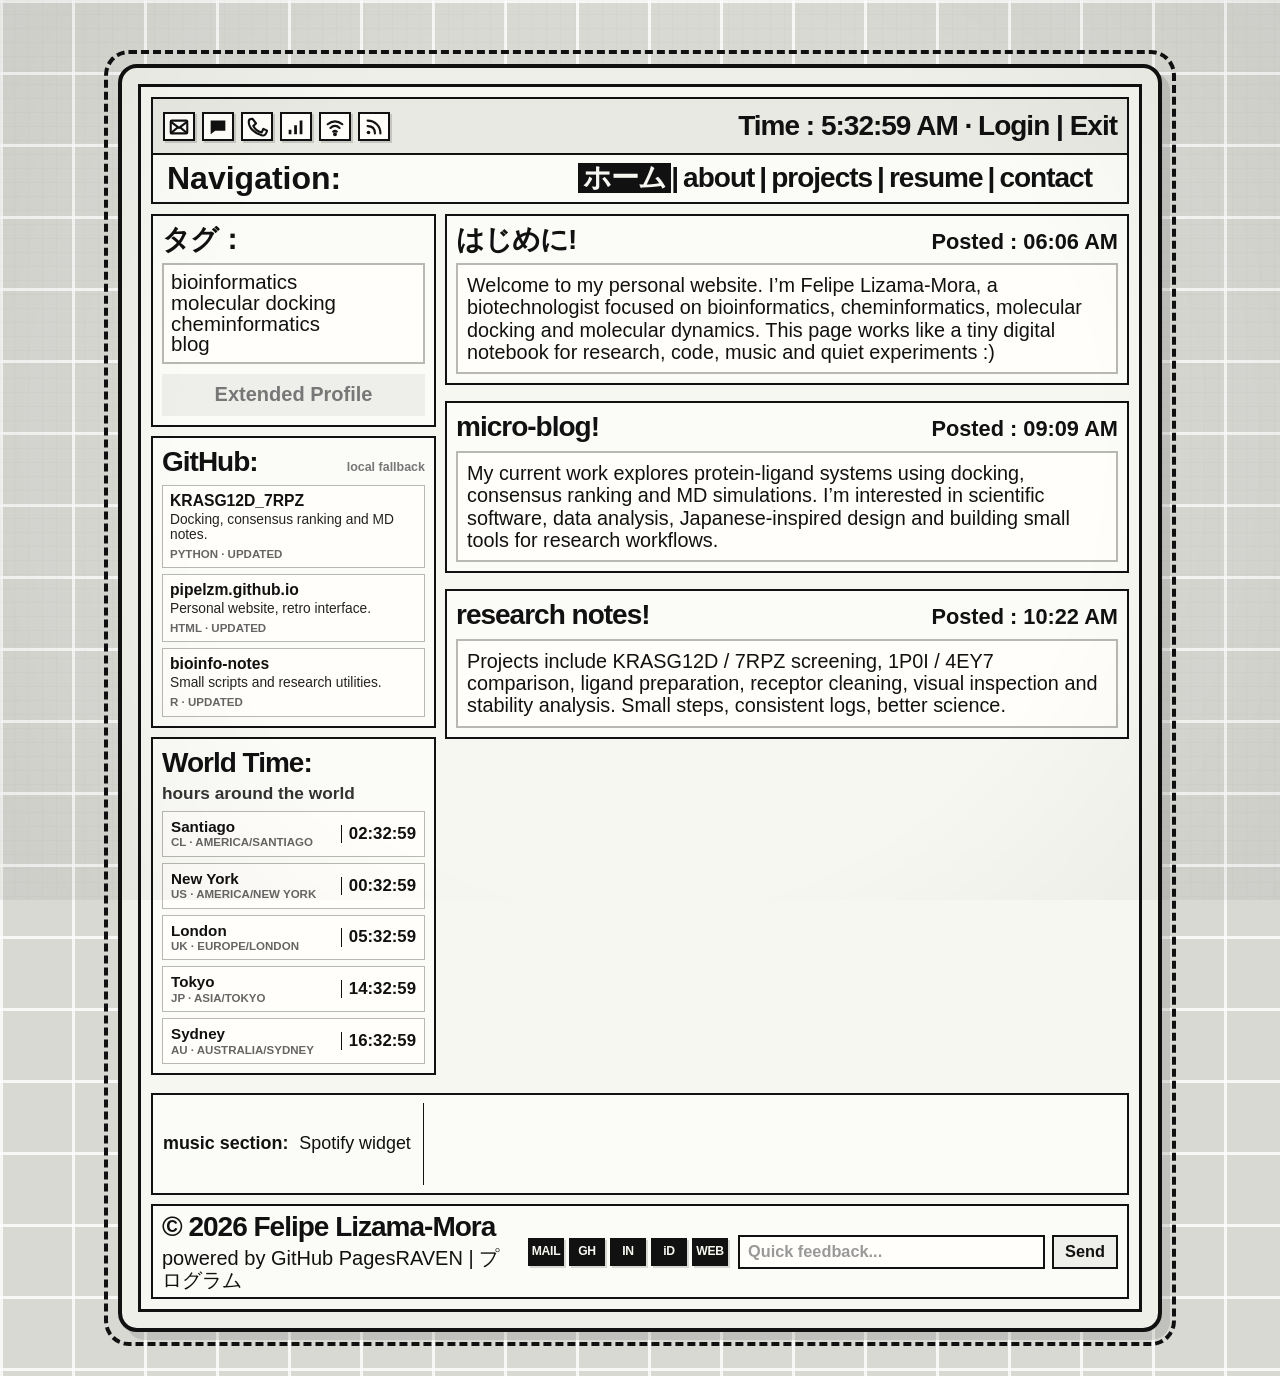
==== index.html @ e218d840 "Update index.html" ====
<!doctype html>
<html lang="es">
<head>
  <meta charset="utf-8" />
  <meta name="viewport" content="width=device-width, initial-scale=1" />
  <meta name="theme-color" content="#d9d9d4" />
  <meta name="description" content="Personal website of Felipe Lizama-Mora." />
  <title>flizama@home</title>
  <link rel="stylesheet" href="assets/css/styles.css" />
</head>
<body data-page="home">
  <div class="page-wrap">
    <main class="outer-frame">
      <div class="inner-frame">
        <header>
          <div class="top-strip">
            <div class="os-icons" aria-hidden="true">
              <span class="utility-icon" title="mail"><svg viewBox="0 0 24 24"><rect x="3" y="5" width="18" height="14" rx="1"/><path d="M4 7l8 6 8-6"/><path d="M4 18l6-5"/><path d="M20 18l-6-5"/></svg></span>
              <span class="utility-icon" title="message"><svg viewBox="0 0 24 24"><path d="M4 5h16v11H9l-5 4V5z"/></svg></span>
              <span class="utility-icon" title="phone"><svg viewBox="0 0 24 24"><path d="M7 3l4 5-3 3c2 4 5 6 9 7l2-4 4 2c-1 4-3 6-6 5C9 19 3 13 3 6c0-2 1-3 4-3z"/></svg></span>
              <span class="utility-icon" title="signal"><svg viewBox="0 0 24 24"><path d="M4 20h3v-5H4zM10 20h3V10h-3zM16 20h3V5h-3z"/></svg></span>
              <span class="utility-icon" title="wifi"><svg viewBox="0 0 24 24"><path d="M4 9c5-4 11-4 16 0"/><path d="M7 13c3-3 7-3 10 0"/><path d="M10 17c1.5-1.2 2.5-1.2 4 0"/><circle cx="12" cy="20" r="1"/></svg></span>
              <span class="utility-icon" title="rss"><svg viewBox="0 0 24 24"><path d="M5 5c8 0 14 6 14 14"/><path d="M5 11c5 0 8 3 8 8"/><circle cx="6" cy="18" r="2"/></svg></span>
            </div>
            <div class="login-time">Time : <span id="live-time">--:--:--</span> · Login | Exit</div>
          </div>
          <div class="nav-bar">
            <div class="nav-title">Navigation:</div>
            <button id="nav-toggle" class="nav-toggle" type="button" aria-controls="main-nav" aria-expanded="false">menu</button>
            <nav id="main-nav" class="nav-menu" aria-label="Main navigation">
              <a class="nav-link" data-page="home" href="index.html">ホーム</a><span class="sep">|</span>
              <a class="nav-link" data-page="about" href="about.html">about</a><span class="sep">|</span>
              <a class="nav-link" data-page="projects" href="projects.html">projects</a><span class="sep">|</span>
              <a class="nav-link" data-page="resume" href="resume.html">resume</a><span class="sep">|</span>
              <a class="nav-link" data-page="contact" href="contact.html">contact</a>
            </nav>
          </div>
        </header>

        <div class="main-grid">
          <aside class="sidebar">
            <section class="pixel-card tag-card">
              <h2>タグ：</h2>
              <div class="tag-box">bioinformatics<br />molecular docking<br />cheminformatics<br />blog</div>
              <a class="extended-button" href="about.html">Extended Profile</a>
            </section>

            <section class="pixel-card repo-card" aria-live="polite">
              <div class="repo-header">
                <h3>GitHub:</h3>
                <span id="repo-status" class="repo-status">loading...</span>
              </div>
              <div id="repo-list" class="repo-list">
                <p class="mini-muted">Loading repositories...</p>
              </div>
            </section>

            <section class="pixel-card world-card">
              <h3>World Time:</h3>
              <p class="note-line">hours around the world</p>
              <ul id="world-clock-list" class="world-clock-list world-clock-only"></ul>
            </section>
          </aside>

          <section class="content-area" aria-label="home content">
            <article class="article-card">
              <div class="article-head">
                <h1>はじめに!</h1>
                <span class="article-time">Posted : 06:06 AM</span>
              </div>
              <div class="article-body">
                <p>Welcome to my personal website. I’m Felipe Lizama-Mora, a biotechnologist focused on bioinformatics, cheminformatics, molecular docking and molecular dynamics. This page works like a tiny digital notebook for research, code, music and quiet experiments :)</p>
              </div>
            </article>

            <article class="article-card">
              <div class="article-head">
                <h2>micro-blog!</h2>
                <span class="article-time">Posted : 09:09 AM</span>
              </div>
              <div class="article-body">
                <p>My current work explores protein-ligand systems using docking, consensus ranking and MD simulations. I’m interested in scientific software, data analysis, Japanese-inspired design and building small tools for research workflows.</p>
              </div>
            </article>

            <article class="article-card">
              <div class="article-head">
                <h2>research notes!</h2>
                <span class="article-time">Posted : 10:22 AM</span>
              </div>
              <div class="article-body">
                <p>Projects include KRASG12D / 7RPZ screening, 1P0I / 4EY7 comparison, ligand preparation, receptor cleaning, visual inspection and stability analysis. Small steps, consistent logs, better science.</p>
              </div>
            </article>
          </section>
        </div>

        <section class="spotify-row" aria-label="music section">
          <div class="spotify-label">music section: <span id="spotify-track-label">loading...</span></div>
          <div id="spotify-frame-wrap" class="spotify-frame-wrap"></div>
        </section>

        <footer class="site-footer">
          <div class="footer-brand"><strong>© 2026 Felipe Lizama-Mora</strong><span>powered by GitHub Pages</strong><span>RAVEN | プログラム</span></div>
          <div class="footer-socials" aria-label="Social links">
            <a class="social-icon" data-social="email" data-label="MAIL" href="mailto:f.lizama03@ufromail.cl" aria-label="Email"><span>MAIL</span></a>
            <a class="social-icon" data-social="github" data-label="GH" href="https://github.com/pipelzm" aria-label="GitHub"><span>GH</span></a>
            <a class="social-icon" data-social="linkedin" data-label="IN" href="https://www.linkedin.com/in/felipe-lizama-mora-6b8685256/" aria-label="LinkedIn"><span>IN</span></a>
            <a class="social-icon" data-social="orcid" data-label="iD" href="https://orcid.org/0009-0001-2583-9748" aria-label="ORCID"><span>iD</span></a>
            <a class="social-icon" data-social="home" data-label="WEB" href="https://pipelzm.github.io" aria-label="Home"><span>WEB</span></a>
          </div>
          <form id="quick-feedback-form" class="quick-feedback">
            <input id="quick-feedback-input" type="text" maxlength="220" placeholder="Quick feedback..." aria-label="Quick feedback" />
            <button type="submit">Send</button>
          </form>
        </footer>
      </div>
    </main>
  </div>

  <script src="assets/js/config.js"></script>
  <script src="assets/js/main.js"></script>
</body>
</html>
---- assets/css/styles.css ----
:root {
  --ink: #111;
  --paper: #f7f7f2;
  --panel: #fbfbf7;
  --soft: #e9e9e4;
  --grid: rgba(255, 255, 255, 0.78);
  --muted: #777;
  --line: 2px solid var(--ink);
  --thin: 1px solid var(--ink);
  --shadow: 8px 8px 0 rgba(17, 17, 17, 0.12);
  --font: Arial, Helvetica, sans-serif;
}

* { box-sizing: border-box; }
html, body { min-height: 100%; }

body {
  margin: 0;
  color: var(--ink);
  font-family: var(--font);
  background-color: #d9d9d4;
  background-image:
    linear-gradient(var(--grid) 3px, transparent 3px),
    linear-gradient(90deg, var(--grid) 3px, transparent 3px);
  background-size: 72px 72px;
  line-height: 1.08;
}

body::before {
  content: '';
  position: fixed;
  inset: 0;
  pointer-events: none;
  background:
    linear-gradient(90deg, rgba(0,0,0,0.04) 0 1px, transparent 1px 100%),
    linear-gradient(rgba(0,0,0,0.035) 0 1px, transparent 1px 100%);
  background-size: 14px 14px;
  mix-blend-mode: multiply;
  opacity: 0.35;
}

body::after {
  content: '';
  position: fixed;
  inset: 0;
  pointer-events: none;
  background: radial-gradient(circle at center, transparent 0 58%, rgba(0,0,0,0.05) 100%);
}

a { color: inherit; text-decoration: none; }
a:hover { text-decoration: underline; }
button, input, textarea { font: inherit; color: inherit; }

.page-wrap {
  width: min(100%, 1080px);
  margin: 64px auto 44px;
  padding: 0 18px;
}

.outer-frame {
  position: relative;
  border: 4px solid var(--ink);
  border-radius: 19px;
  background: #efefea;
  padding: 16px;
  box-shadow: var(--shadow);
}

.outer-frame::before {
  content: '';
  position: absolute;
  inset: -18px;
  border: 4px dashed var(--ink);
  border-radius: 25px;
  pointer-events: none;
}

.inner-frame {
  border: 3px solid var(--ink);
  background: var(--paper);
  padding: 10px;
}

.top-strip {
  border: var(--line);
  border-bottom: 0;
  min-height: 56px;
  display: grid;
  grid-template-columns: auto 1fr;
  align-items: center;
  gap: 12px;
  padding: 8px 10px 7px;
  background: var(--soft);
}

.os-icons {
  display: flex;
  align-items: center;
  gap: 7px;
}

.utility-icon {
  width: 32px;
  height: 29px;
  display: inline-grid;
  place-items: center;
  background: #fffefa;
  border: var(--line);
  box-shadow: 2px 2px 0 rgba(17,17,17,0.16);
}
.utility-icon svg {
  width: 22px;
  height: 22px;
  fill: none;
  stroke: var(--ink);
  stroke-width: 2.3;
  stroke-linecap: round;
  stroke-linejoin: round;
}
.utility-icon:nth-child(2) svg,
.utility-icon:nth-child(4) svg { fill: var(--ink); stroke: none; }
.utility-icon:nth-child(6) svg circle { fill: var(--ink); stroke: none; }

.login-time {
  justify-self: end;
  font-size: clamp(1.2rem, 2.35vw, 1.75rem);
  font-weight: 900;
  letter-spacing: -1px;
  white-space: nowrap;
}

.nav-bar {
  border: var(--line);
  padding: 6px 14px;
  display: grid;
  grid-template-columns: auto 1fr auto;
  align-items: center;
  gap: 16px;
  background: var(--panel);
}

.nav-title {
  font-size: clamp(1.35rem, 2.5vw, 2rem);
  font-weight: 900;
}

.nav-menu {
  justify-self: end;
  display: flex;
  align-items: center;
  flex-wrap: wrap;
  gap: 0;
  font-size: clamp(1.15rem, 2.3vw, 1.75rem);
  font-weight: 900;
  letter-spacing: -1px;
}

.nav-menu a { padding: 0 5px; }
.nav-menu a.active { background: var(--ink); color: var(--paper); text-decoration: none; }
.nav-menu .sep { font-weight: 900; }

.nav-toggle {
  display: none;
  border: var(--line);
  background: var(--panel);
  font-weight: 900;
  padding: 4px 8px;
}

.main-grid {
  margin-top: 10px;
  display: grid;
  grid-template-columns: 285px 1fr;
  gap: 9px;
}

.sidebar,
.content-area { min-width: 0; }

.pixel-card,
.article-card,
.spotify-row,
.site-footer {
  border: var(--line);
  background: var(--panel);
}

.pixel-card {
  padding: 9px;
  margin-bottom: 9px;
}

.pixel-card h2,
.pixel-card h3,
.article-head h1,
.article-head h2,
.footer-brand strong {
  margin: 0;
  font-size: clamp(1.2rem, 2.2vw, 1.75rem);
  font-weight: 900;
  letter-spacing: -1px;
}

.tag-box {
  margin-top: 8px;
  border: 2px solid #b9b9b3;
  background: #fffefa;
  padding: 7px;
  font-size: clamp(1.05rem, 1.6vw, 1.28rem);
  line-height: 1.02;
}

.extended-button {
  display: block;
  width: 100%;
  margin-top: 10px;
  padding: 10px 8px;
  border: 0;
  background: #eeeeea;
  color: #777;
  text-align: center;
  font-size: 1.25rem;
  font-weight: 900;
  cursor: pointer;
}
.extended-button:hover { outline: var(--thin); color: var(--ink); text-decoration: none; }

.repo-header {
  display: flex;
  align-items: baseline;
  justify-content: space-between;
  gap: 8px;
  margin-bottom: 8px;
}

.repo-status {
  font-size: 0.78rem;
  color: var(--muted);
  font-weight: 800;
}

.repo-list { display: grid; gap: 6px; }

.repo-item {
  display: block;
  border: 1px solid #b9b9b3;
  padding: 7px;
  background: #fffefa;
}
.repo-item:hover { text-decoration: none; outline: 2px solid var(--ink); }
.repo-name { display: block; font-size: 0.98rem; font-weight: 900; }
.repo-desc { display: block; margin-top: 3px; color: #222; font-size: 0.86rem; line-height: 1.08; }
.repo-meta { display: block; margin-top: 5px; color: #666; font-size: 0.72rem; font-weight: 900; text-transform: uppercase; }

.note-line {
  margin: 7px 0 0;
  font-size: 1.08rem;
  font-weight: 800;
  line-height: 1.04;
  color: #333;
}

.world-clock-list {
  list-style: none;
  margin: 8px 0 0;
  padding: 0;
  display: grid;
  gap: 6px;
}
.world-clock-list li {
  border: 1px solid #b9b9b3;
  background: #fffefa;
  padding: 7px 8px;
  display: grid;
  grid-template-columns: 1fr auto;
  gap: 8px;
  align-items: center;
}
.world-clock-list span {
  min-width: 0;
  font-weight: 900;
  font-size: 0.95rem;
}
.world-clock-list small {
  display: block;
  margin-top: 1px;
  color: #666;
  font-size: 0.72rem;
  font-weight: 900;
  text-transform: uppercase;
}
.world-clock-list time {
  font-variant-numeric: tabular-nums;
  font-size: 1.05rem;
  font-weight: 900;
  border-left: var(--thin);
  padding-left: 7px;
}

.article-card {
  margin-bottom: 16px;
  padding: 9px;
}
.article-card:last-child { margin-bottom: 0; }

.article-head {
  display: flex;
  align-items: baseline;
  justify-content: space-between;
  gap: 12px;
  margin-bottom: 8px;
}

.article-time {
  font-size: clamp(0.98rem, 1.7vw, 1.42rem);
  font-weight: 900;
  white-space: nowrap;
}

.article-body {
  border: 2px solid #b9b9b3;
  background: #fffefa;
  padding: 9px;
  font-size: clamp(0.98rem, 1.55vw, 1.25rem);
  line-height: 1.13;
}
.article-body p { margin: 0 0 12px; }
.article-body p:last-child { margin-bottom: 0; }
.article-body ul { margin: 0; padding-left: 22px; }
.article-body li { margin: 4px 0; }

.about-profile-grid {
  display: grid;
  grid-template-columns: 180px 1fr;
  gap: 13px;
  align-items: start;
}
.profile-photo {
  margin: 0;
  border: var(--line);
  background: #eeeeea;
  padding: 7px;
}
.profile-photo img {
  display: block;
  width: 100%;
  aspect-ratio: 1 / 1;
  object-fit: cover;
  border: 1px solid #b9b9b3;
  image-rendering: auto;
  filter: contrast(1.06) grayscale(1);
}
.profile-photo figcaption {
  margin-top: 6px;
  text-align: center;
  font-size: 0.78rem;
  font-weight: 900;
  letter-spacing: 0.02em;
  text-transform: uppercase;
}

.mini-table {
  width: 100%;
  border-collapse: collapse;
  font-size: 0.96rem;
  line-height: 1.14;
}
.mini-table th,
.mini-table td {
  border: 1px solid #b9b9b3;
  padding: 7px;
  text-align: left;
  vertical-align: top;
}
.mini-table th { background: #eeeeea; font-weight: 900; }

.badge-row {
  display: flex;
  flex-wrap: wrap;
  gap: 6px;
  margin-top: 10px;
}
.badge {
  border: var(--thin);
  background: #eeeeea;
  padding: 4px 7px;
  font-weight: 900;
  font-size: 0.9rem;
}

.spotify-row {
  margin-top: 9px;
  padding: 8px 10px;
  display: grid;
  grid-template-columns: auto 1fr;
  gap: 12px;
  align-items: center;
}
.spotify-label {
  font-size: 1.12rem;
  font-weight: 900;
  white-space: nowrap;
}
.spotify-label span { font-weight: 500; margin-left: 6px; }
.spotify-frame-wrap {
  width: 100%;
  min-height: 80px;
  border-left: var(--thin);
  padding-left: 10px;
}
.spotify-frame-wrap iframe {
  display: block;
  width: 100%;
  height: 82px;
  border: 0;
}

.site-footer {
  margin-top: 9px;
  padding: 6px 9px;
  display: grid;
  grid-template-columns: 1fr auto minmax(250px, 380px);
  gap: 10px;
  align-items: center;
}
.footer-brand {
  display: flex;
  align-items: center;
  flex-wrap: wrap;
  gap: 6px;
  font-size: clamp(0.95rem, 1.6vw, 1.25rem);
}
.footer-socials {
  display: flex;
  align-items: center;
  gap: 5px;
}
.social-icon {
  min-width: 36px;
  height: 28px;
  display: inline-grid;
  place-items: center;
  border: var(--line);
  background: var(--ink);
  color: var(--paper);
  box-shadow: 2px 2px 0 rgba(17,17,17,0.15);
  font-size: 0.76rem;
  font-weight: 900;
  letter-spacing: -0.02em;
  text-decoration: none;
}
.social-icon:hover {
  transform: translateY(-1px);
  background: #fffefa;
  color: var(--ink);
  text-decoration: none;
}
.quick-feedback {
  display: grid;
  grid-template-columns: 1fr auto;
  gap: 7px;
}
.quick-feedback input {
  min-width: 0;
  border: var(--line);
  background: #fffefa;
  padding: 6px 8px;
  font-size: 1.02rem;
  font-weight: 800;
}
.quick-feedback input::placeholder { color: #999; }
.quick-feedback button {
  border: var(--line);
  background: #eeeeea;
  padding: 5px 11px;
  font-size: 1.02rem;
  font-weight: 900;
  cursor: pointer;
}
.quick-feedback button:hover { background: var(--ink); color: var(--paper); }

.mini-muted { color: var(--muted); font-weight: 800; }
.contact-links { display: grid; gap: 8px; }
.contact-links a {
  border: var(--thin);
  background: #eeeeea;
  padding: 8px;
  font-weight: 900;
}

@media (max-width: 920px) {
  .page-wrap { margin-top: 42px; }
  .main-grid { grid-template-columns: 1fr; }
  .sidebar { display: grid; grid-template-columns: 1fr 1fr; gap: 9px; }
  .pixel-card { margin-bottom: 0; }
  .tag-card { grid-column: 1 / -1; }
  .site-footer { grid-template-columns: 1fr; }
  .footer-socials { justify-content: start; }
}

@media (max-width: 720px) {
  .outer-frame { padding: 10px; border-radius: 14px; }
  .outer-frame::before { inset: -11px; border-radius: 18px; }
  .inner-frame { padding: 7px; }
  .top-strip { grid-template-columns: 1fr; }
  .login-time { justify-self: start; white-space: normal; }
  .nav-bar { grid-template-columns: 1fr auto; }
  .nav-title { grid-column: 1; }
  .nav-toggle { display: inline-block; justify-self: end; }
  .nav-menu {
    grid-column: 1 / -1;
    width: 100%;
    display: none;
    justify-self: stretch;
    border-top: var(--thin);
    padding-top: 8px;
  }
  .nav-menu.open { display: flex; }
  .sidebar { grid-template-columns: 1fr; }
  .spotify-row { grid-template-columns: 1fr; }
  .spotify-frame-wrap { border-left: 0; padding-left: 0; }
  .article-head { align-items: flex-start; flex-direction: column; gap: 4px; }
  .about-profile-grid { grid-template-columns: 1fr; }
  .profile-photo { max-width: 240px; }
}

@media (max-width: 480px) {
  .page-wrap { padding: 0 12px; }
  .os-icons { flex-wrap: wrap; }
  .footer-brand { font-size: 1rem; }
}
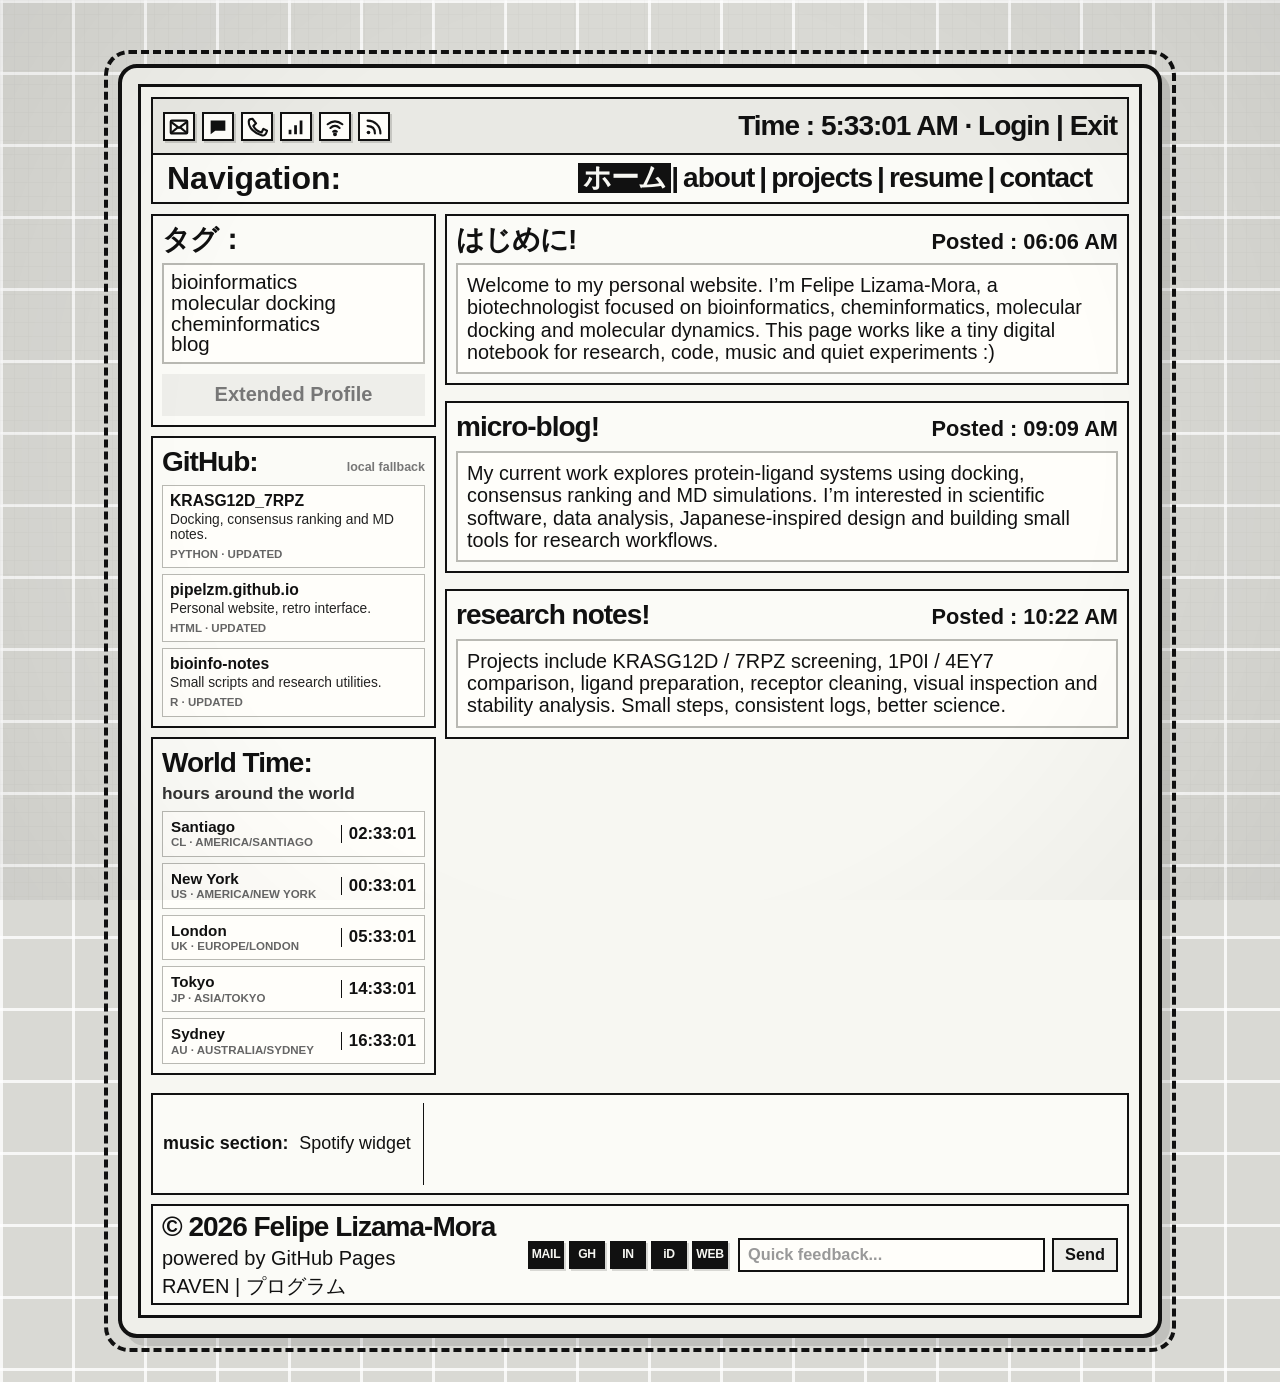
==== commit 8b5b4388: "Update index.html" ====
--- a/index.html
+++ b/index.html
@@ -101,7 +101,7 @@
         </section>
 
         <footer class="site-footer">
-          <div class="footer-brand"><strong>© 2026 Felipe Lizama-Mora</strong><span>powered by GitHub Pages</strong><span>RAVEN | プログラム</span></div>
+          <div class="footer-brand"><strong>© 2026 Felipe Lizama-Mora</strong><span>powered by GitHub Pages</span>RAVEN | プログラム</span></div>
           <div class="footer-socials" aria-label="Social links">
             <a class="social-icon" data-social="email" data-label="MAIL" href="mailto:f.lizama03@ufromail.cl" aria-label="Email"><span>MAIL</span></a>
             <a class="social-icon" data-social="github" data-label="GH" href="https://github.com/pipelzm" aria-label="GitHub"><span>GH</span></a>
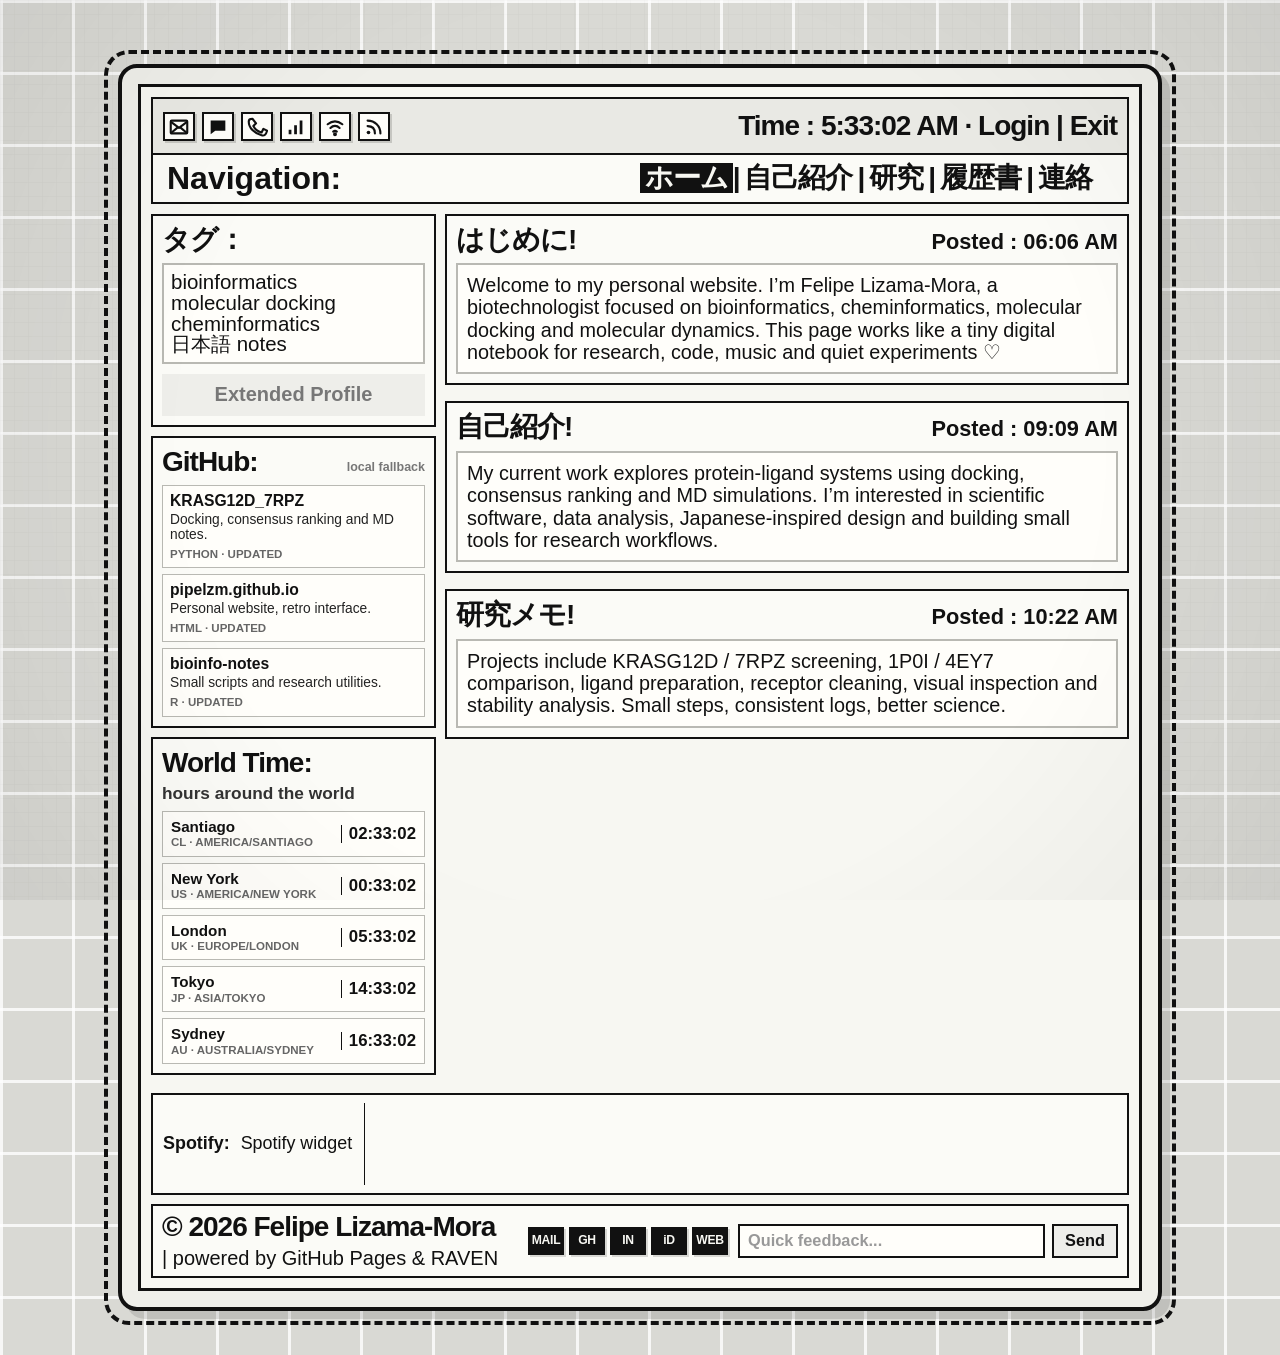
==== commit d783aedf: "Add live date and time to interface" ====
--- a/index.html
+++ b/index.html
@@ -5,7 +5,7 @@
   <meta name="viewport" content="width=device-width, initial-scale=1" />
   <meta name="theme-color" content="#d9d9d4" />
   <meta name="description" content="Personal website of Felipe Lizama-Mora." />
-  <title>flizama@home</title>
+  <title>Felipe Lizama-Mora · Home</title>
   <link rel="stylesheet" href="assets/css/styles.css" />
 </head>
 <body data-page="home">
@@ -29,10 +29,10 @@
             <button id="nav-toggle" class="nav-toggle" type="button" aria-controls="main-nav" aria-expanded="false">menu</button>
             <nav id="main-nav" class="nav-menu" aria-label="Main navigation">
               <a class="nav-link" data-page="home" href="index.html">ホーム</a><span class="sep">|</span>
-              <a class="nav-link" data-page="about" href="about.html">about</a><span class="sep">|</span>
-              <a class="nav-link" data-page="projects" href="projects.html">projects</a><span class="sep">|</span>
-              <a class="nav-link" data-page="resume" href="resume.html">resume</a><span class="sep">|</span>
-              <a class="nav-link" data-page="contact" href="contact.html">contact</a>
+              <a class="nav-link" data-page="about" href="about.html">自己紹介</a><span class="sep">|</span>
+              <a class="nav-link" data-page="projects" href="projects.html">研究</a><span class="sep">|</span>
+              <a class="nav-link" data-page="resume" href="resume.html">履歴書</a><span class="sep">|</span>
+              <a class="nav-link" data-page="contact" href="contact.html">連絡</a>
             </nav>
           </div>
         </header>
@@ -41,7 +41,7 @@
           <aside class="sidebar">
             <section class="pixel-card tag-card">
               <h2>タグ：</h2>
-              <div class="tag-box">bioinformatics<br />molecular docking<br />cheminformatics<br />blog</div>
+              <div class="tag-box">bioinformatics<br />molecular docking<br />cheminformatics<br />日本語 notes</div>
               <a class="extended-button" href="about.html">Extended Profile</a>
             </section>
 
@@ -69,13 +69,13 @@
                 <span class="article-time">Posted : 06:06 AM</span>
               </div>
               <div class="article-body">
-                <p>Welcome to my personal website. I’m Felipe Lizama-Mora, a biotechnologist focused on bioinformatics, cheminformatics, molecular docking and molecular dynamics. This page works like a tiny digital notebook for research, code, music and quiet experiments :)</p>
+                <p>Welcome to my personal website. I’m Felipe Lizama-Mora, a biotechnologist focused on bioinformatics, cheminformatics, molecular docking and molecular dynamics. This page works like a tiny digital notebook for research, code, music and quiet experiments ♡</p>
               </div>
             </article>
 
             <article class="article-card">
               <div class="article-head">
-                <h2>micro-blog!</h2>
+                <h2>自己紹介!</h2>
                 <span class="article-time">Posted : 09:09 AM</span>
               </div>
               <div class="article-body">
@@ -85,7 +85,7 @@
 
             <article class="article-card">
               <div class="article-head">
-                <h2>research notes!</h2>
+                <h2>研究メモ!</h2>
                 <span class="article-time">Posted : 10:22 AM</span>
               </div>
               <div class="article-body">
@@ -95,18 +95,18 @@
           </section>
         </div>
 
-        <section class="spotify-row" aria-label="music section">
-          <div class="spotify-label">music section: <span id="spotify-track-label">loading...</span></div>
+        <section class="spotify-row" aria-label="Spotify widget">
+          <div class="spotify-label">Spotify: <span id="spotify-track-label">loading...</span></div>
           <div id="spotify-frame-wrap" class="spotify-frame-wrap"></div>
         </section>
 
         <footer class="site-footer">
-          <div class="footer-brand"><strong>© 2026 Felipe Lizama-Mora</strong><span>powered by GitHub Pages</span>RAVEN | プログラム</span></div>
+          <div class="footer-brand"><strong>© 2026 Felipe Lizama-Mora</strong><span>| powered by GitHub Pages &amp; RAVEN</span></div>
           <div class="footer-socials" aria-label="Social links">
-            <a class="social-icon" data-social="email" data-label="MAIL" href="mailto:f.lizama03@ufromail.cl" aria-label="Email"><span>MAIL</span></a>
+            <a class="social-icon" data-social="email" data-label="MAIL" href="mailto:felipelzm02@gmail.com" aria-label="Email"><span>MAIL</span></a>
             <a class="social-icon" data-social="github" data-label="GH" href="https://github.com/pipelzm" aria-label="GitHub"><span>GH</span></a>
-            <a class="social-icon" data-social="linkedin" data-label="IN" href="https://www.linkedin.com/in/felipe-lizama-mora-6b8685256/" aria-label="LinkedIn"><span>IN</span></a>
-            <a class="social-icon" data-social="orcid" data-label="iD" href="https://orcid.org/0009-0001-2583-9748" aria-label="ORCID"><span>iD</span></a>
+            <a class="social-icon" data-social="linkedin" data-label="IN" href="https://www.linkedin.com/" aria-label="LinkedIn"><span>IN</span></a>
+            <a class="social-icon" data-social="orcid" data-label="iD" href="https://orcid.org/" aria-label="ORCID"><span>iD</span></a>
             <a class="social-icon" data-social="home" data-label="WEB" href="https://pipelzm.github.io" aria-label="Home"><span>WEB</span></a>
           </div>
           <form id="quick-feedback-form" class="quick-feedback">
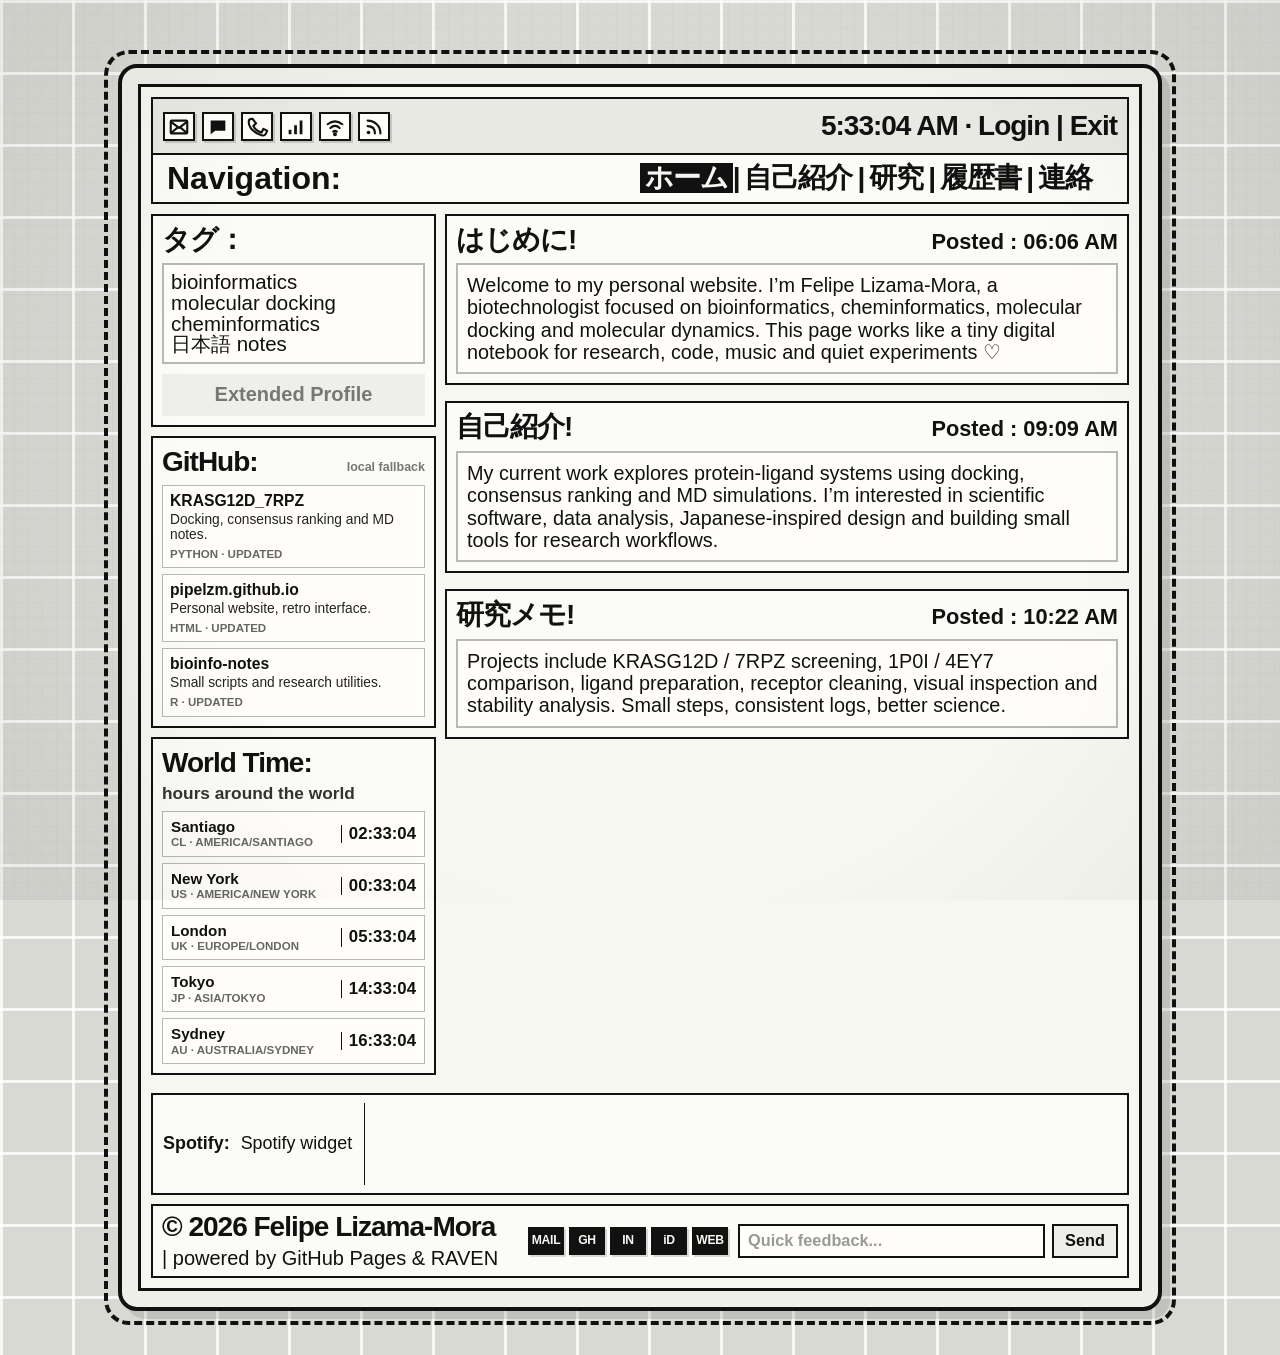
==== commit 202dc97b: "Add live date and time to header" ====
--- a/index.html
+++ b/index.html
@@ -22,7 +22,7 @@
               <span class="utility-icon" title="wifi"><svg viewBox="0 0 24 24"><path d="M4 9c5-4 11-4 16 0"/><path d="M7 13c3-3 7-3 10 0"/><path d="M10 17c1.5-1.2 2.5-1.2 4 0"/><circle cx="12" cy="20" r="1"/></svg></span>
               <span class="utility-icon" title="rss"><svg viewBox="0 0 24 24"><path d="M5 5c8 0 14 6 14 14"/><path d="M5 11c5 0 8 3 8 8"/><circle cx="6" cy="18" r="2"/></svg></span>
             </div>
-            <div class="login-time">Time : <span id="live-time">--:--:--</span> · Login | Exit</div>
+            <div class="login-time"><span id="live-time">Date : -- · Time : --:--:--</span> · Login | Exit</div>
           </div>
           <div class="nav-bar">
             <div class="nav-title">Navigation:</div>
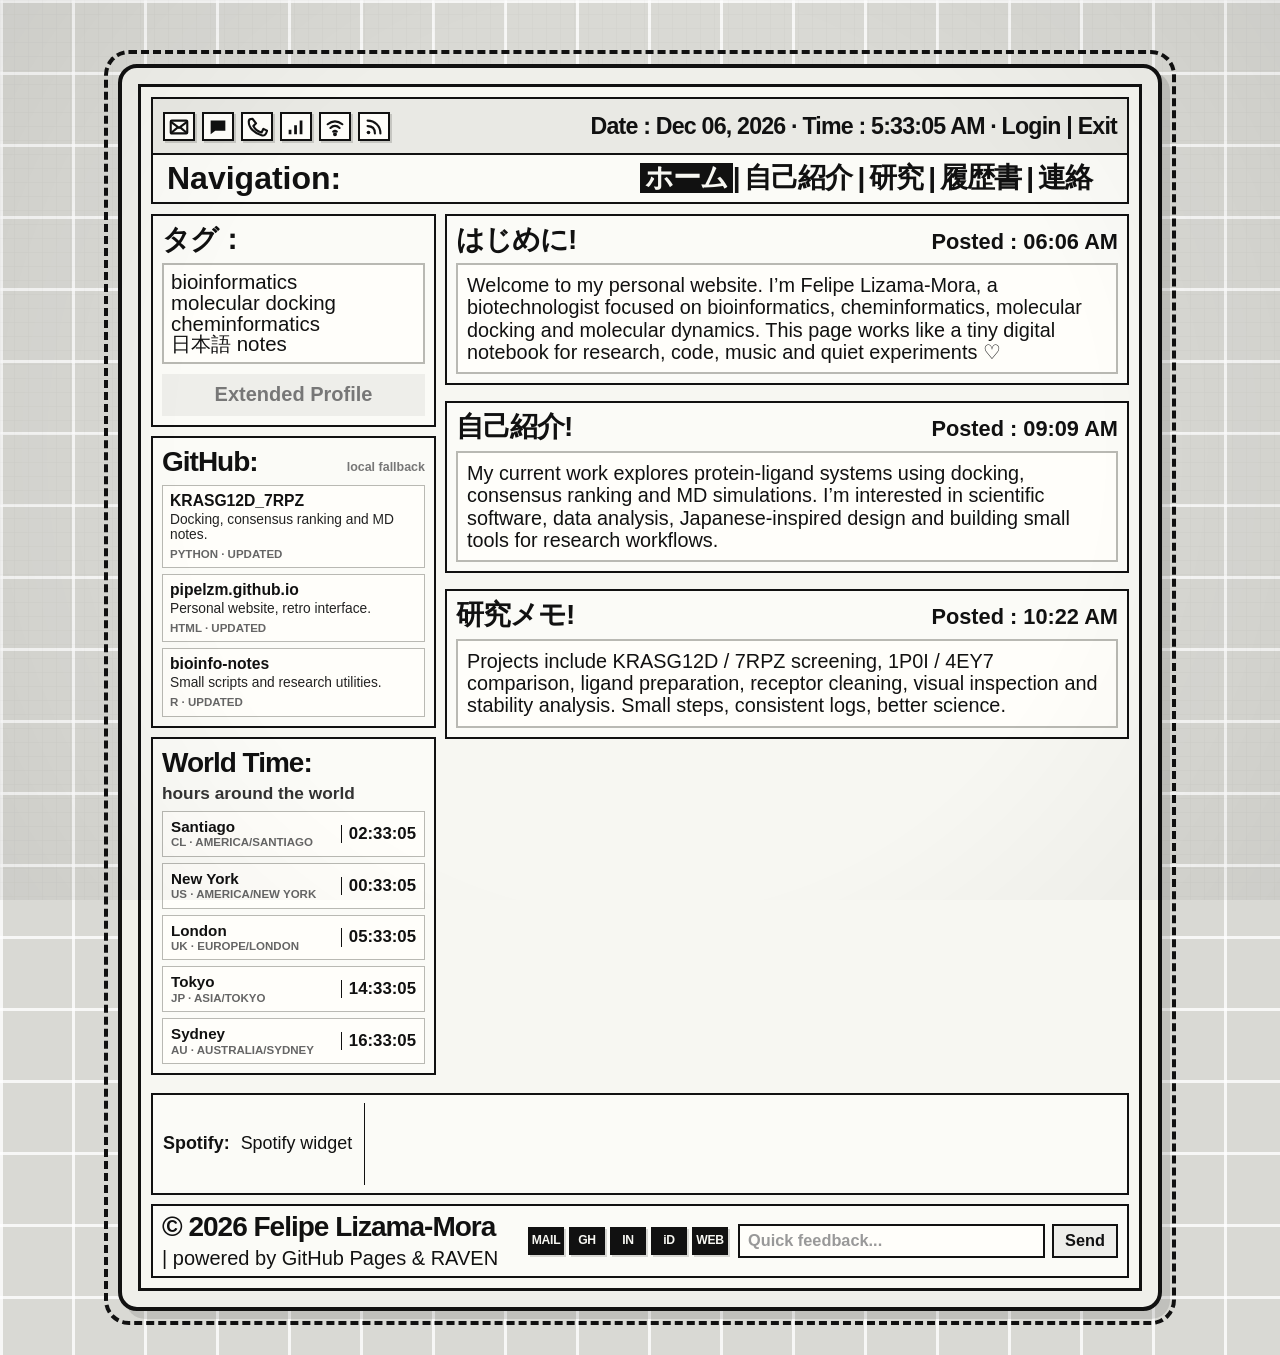
==== commit 9fe0c1f4: "Update full retro website with live datetime and academic CV" ====
--- a/index.html
+++ b/index.html
@@ -6,7 +6,7 @@
   <meta name="theme-color" content="#d9d9d4" />
   <meta name="description" content="Personal website of Felipe Lizama-Mora." />
   <title>Felipe Lizama-Mora · Home</title>
-  <link rel="stylesheet" href="assets/css/styles.css" />
+  <link rel="stylesheet" href="assets/css/styles.css?v=20260609b" />
 </head>
 <body data-page="home">
   <div class="page-wrap">
@@ -119,6 +119,6 @@
   </div>
 
   <script src="assets/js/config.js"></script>
-  <script src="assets/js/main.js"></script>
+  <script src="assets/js/main.js?v=20260609b"></script>
 </body>
 </html>
--- a/assets/css/styles.css
+++ b/assets/css/styles.css
@@ -123,9 +123,9 @@
 
 .login-time {
   justify-self: end;
-  font-size: clamp(1.2rem, 2.35vw, 1.75rem);
-  font-weight: 900;
-  letter-spacing: -1px;
+  font-size: clamp(0.98rem, 1.85vw, 1.45rem);
+  font-weight: 900;
+  letter-spacing: -0.8px;
   white-space: nowrap;
 }
 
@@ -529,3 +529,322 @@
   .os-icons { flex-wrap: wrap; }
   .footer-brand { font-size: 1rem; }
 }
+
+/* Resume page inspired by compact academic CV pages, adapted to the retro template */
+.resume-grid {
+  grid-template-columns: 260px 1fr;
+}
+
+.resume-sidebar .pixel-card {
+  position: relative;
+}
+
+.cv-side-nav {
+  display: grid;
+  gap: 6px;
+}
+
+.cv-side-nav h3 {
+  margin-bottom: 2px;
+}
+
+.cv-side-nav a {
+  display: block;
+  border: 1px solid #b9b9b3;
+  background: #fffefa;
+  padding: 6px 8px;
+  font-weight: 900;
+  font-size: 0.9rem;
+  line-height: 1;
+}
+
+.cv-side-nav a:hover {
+  outline: 2px solid var(--ink);
+  text-decoration: none;
+}
+
+.resume-card {
+  margin-bottom: 0;
+}
+
+.resume-body {
+  font-size: clamp(0.9rem, 1.15vw, 1.02rem);
+  line-height: 1.23;
+  padding: 12px;
+}
+
+.resume-body p {
+  margin: 0 0 10px;
+}
+
+.cv-hero {
+  border: var(--line);
+  background: #eeeeea;
+  padding: 13px;
+  margin-bottom: 12px;
+}
+
+.cv-prompt {
+  display: inline-block;
+  margin: 0 0 8px !important;
+  border: var(--thin);
+  background: var(--ink);
+  color: var(--paper);
+  padding: 3px 7px;
+  font-weight: 900;
+  letter-spacing: 0.02em;
+}
+
+.cv-hero h2 {
+  margin: 0;
+  font-size: clamp(1.75rem, 4vw, 3.4rem);
+  line-height: 0.95;
+  font-weight: 900;
+  letter-spacing: -0.08em;
+}
+
+.cv-subtitle {
+  margin-top: 8px !important;
+  font-size: clamp(0.98rem, 1.7vw, 1.28rem);
+  font-weight: 900;
+  line-height: 1.05;
+}
+
+.cv-meta-grid {
+  margin: 11px 0;
+  display: grid;
+  grid-template-columns: repeat(2, minmax(0, 1fr));
+  gap: 6px;
+}
+
+.cv-meta-grid span,
+.cv-meta-grid a {
+  border: 1px solid #b9b9b3;
+  background: #fffefa;
+  padding: 6px 8px;
+  font-weight: 900;
+  min-width: 0;
+  overflow-wrap: anywhere;
+}
+
+.cv-summary {
+  border-top: var(--thin);
+  padding-top: 10px;
+}
+
+.cv-actions,
+.cv-jumpbar,
+.cv-tags,
+.language-row {
+  display: flex;
+  flex-wrap: wrap;
+  gap: 6px;
+}
+
+.cv-action,
+.cv-jumpbar a,
+.cv-tags span,
+.language-row span {
+  border: var(--thin);
+  background: #fffefa;
+  padding: 5px 8px;
+  font-weight: 900;
+  text-decoration: none;
+}
+
+.cv-action:hover,
+.cv-jumpbar a:hover {
+  background: var(--ink);
+  color: var(--paper);
+  text-decoration: none;
+}
+
+.cv-jumpbar {
+  margin: 0 0 14px;
+  padding: 8px;
+  border: var(--line);
+  background: var(--panel);
+}
+
+.cv-section {
+  padding-top: 8px;
+  margin-top: 13px;
+  border-top: var(--line);
+}
+
+.cv-section:first-of-type {
+  margin-top: 0;
+}
+
+.cv-section-title {
+  margin: 0 0 10px;
+  font-size: clamp(1.4rem, 2.7vw, 2.15rem);
+  line-height: 0.95;
+  font-weight: 900;
+  letter-spacing: -0.06em;
+}
+
+.cv-entry {
+  display: grid;
+  grid-template-columns: 112px 1fr;
+  gap: 13px;
+  padding: 10px 0;
+  border-top: 1px solid #b9b9b3;
+}
+
+.cv-entry:first-of-type {
+  border-top: 0;
+  padding-top: 0;
+}
+
+.cv-date {
+  font-size: 0.84rem;
+  line-height: 1.04;
+  font-weight: 900;
+  color: #333;
+  font-variant-numeric: tabular-nums;
+}
+
+.cv-info {
+  position: relative;
+  padding-left: 16px;
+}
+
+.cv-info::before {
+  content: '';
+  position: absolute;
+  left: 0;
+  top: 3px;
+  width: 8px;
+  height: 14px;
+  background: var(--ink);
+  clip-path: polygon(0 0, 100% 0, 100% 100%, 50% 72%, 0 100%);
+}
+
+.cv-info h3,
+.cv-project h3,
+.skill-block h3 {
+  margin: 0 0 3px;
+  font-size: clamp(1.02rem, 1.55vw, 1.22rem);
+  line-height: 1.02;
+  font-weight: 900;
+}
+
+.cv-org {
+  margin: 0 0 6px !important;
+  color: #333;
+  font-weight: 900;
+}
+
+.resume-body ul {
+  margin: 5px 0 0;
+  padding-left: 20px;
+}
+
+.resume-body li {
+  margin: 3px 0;
+}
+
+.cv-project {
+  border-top: 1px solid #b9b9b3;
+  padding: 10px 0;
+}
+
+.cv-project:first-of-type {
+  border-top: 0;
+  padding-top: 0;
+}
+
+.cv-project p {
+  margin-bottom: 8px;
+}
+
+.cv-tags span {
+  background: #eeeeea;
+  font-size: 0.82rem;
+  text-transform: uppercase;
+  letter-spacing: 0.02em;
+}
+
+.cv-awards {
+  padding-left: 0 !important;
+  list-style: none;
+}
+
+.cv-awards li {
+  border-top: 1px solid #b9b9b3;
+  padding: 8px 0;
+}
+
+.cv-awards li:first-child {
+  border-top: 0;
+  padding-top: 0;
+}
+
+.skill-grid {
+  display: grid;
+  grid-template-columns: repeat(2, minmax(0, 1fr));
+  gap: 8px;
+}
+
+.skill-block {
+  border: 1px solid #b9b9b3;
+  background: #fffefa;
+  padding: 9px;
+}
+
+.skill-block p {
+  margin-bottom: 0;
+}
+
+.compact-entry {
+  padding: 8px 0;
+}
+
+.language-row span {
+  background: #eeeeea;
+}
+
+.cv-interests {
+  margin-top: 10px !important;
+}
+
+@media (max-width: 920px) {
+  .resume-grid { grid-template-columns: 1fr; }
+  .resume-sidebar { display: grid; grid-template-columns: 1fr 1fr; gap: 9px; }
+  .cv-side-nav { grid-column: 1 / -1; grid-template-columns: repeat(4, minmax(0, 1fr)); }
+  .cv-side-nav h3 { grid-column: 1 / -1; }
+}
+
+@media (max-width: 720px) {
+  .resume-body { padding: 9px; }
+  .cv-meta-grid,
+  .skill-grid { grid-template-columns: 1fr; }
+  .cv-entry { grid-template-columns: 1fr; gap: 4px; }
+  .cv-info { padding-left: 14px; }
+  .cv-side-nav { grid-template-columns: repeat(2, minmax(0, 1fr)); }
+}
+
+@media print {
+  body { background: #fff; }
+  body::before,
+  body::after,
+  .sidebar,
+  .spotify-row,
+  .site-footer,
+  .nav-bar,
+  .top-strip,
+  .outer-frame::before { display: none !important; }
+  .page-wrap { width: 100%; margin: 0; padding: 0; }
+  .outer-frame,
+  .inner-frame,
+  .article-card,
+  .article-body { border: 0; box-shadow: none; background: #fff; }
+  .outer-frame,
+  .inner-frame { padding: 0; }
+  .main-grid { display: block; }
+  .resume-body { font-size: 10.5pt; line-height: 1.25; }
+  .cv-actions,
+  .cv-jumpbar { display: none; }
+  .cv-section { break-inside: avoid; }
+}
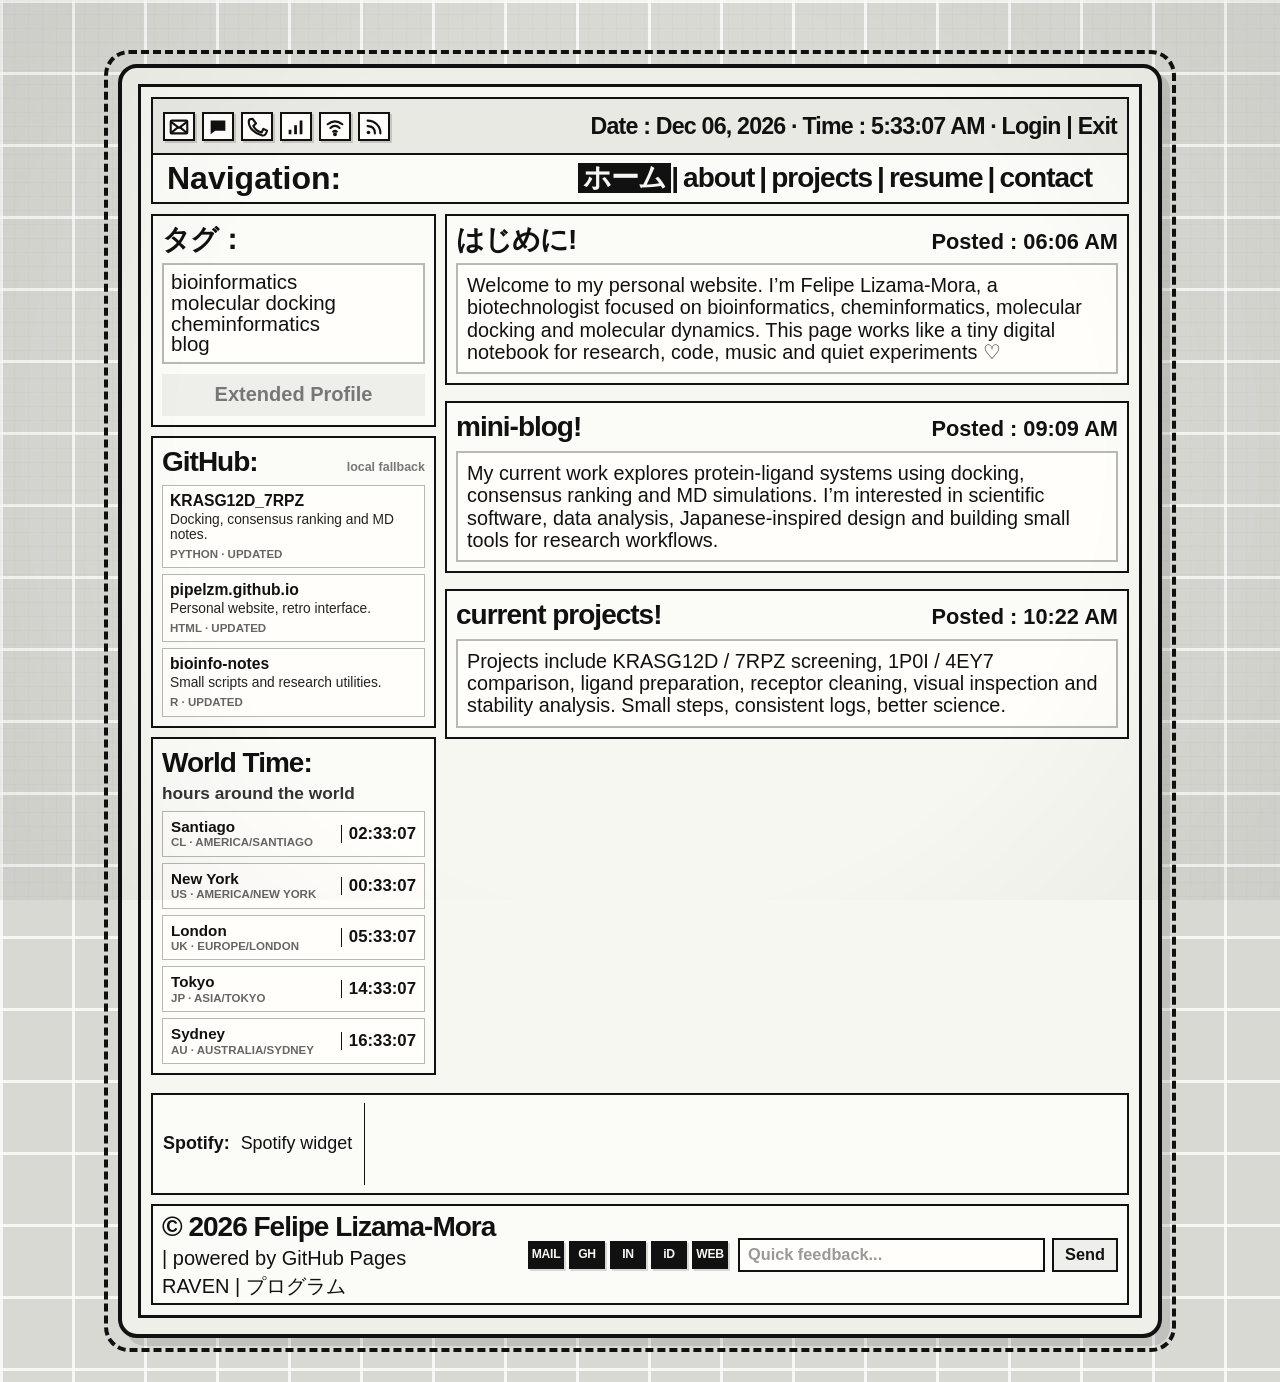
==== commit f4566630: "Update index.html" ====
--- a/index.html
+++ b/index.html
@@ -5,7 +5,7 @@
   <meta name="viewport" content="width=device-width, initial-scale=1" />
   <meta name="theme-color" content="#d9d9d4" />
   <meta name="description" content="Personal website of Felipe Lizama-Mora." />
-  <title>Felipe Lizama-Mora · Home</title>
+  <title>flizama@home</title>
   <link rel="stylesheet" href="assets/css/styles.css?v=20260609b" />
 </head>
 <body data-page="home">
@@ -29,10 +29,10 @@
             <button id="nav-toggle" class="nav-toggle" type="button" aria-controls="main-nav" aria-expanded="false">menu</button>
             <nav id="main-nav" class="nav-menu" aria-label="Main navigation">
               <a class="nav-link" data-page="home" href="index.html">ホーム</a><span class="sep">|</span>
-              <a class="nav-link" data-page="about" href="about.html">自己紹介</a><span class="sep">|</span>
-              <a class="nav-link" data-page="projects" href="projects.html">研究</a><span class="sep">|</span>
-              <a class="nav-link" data-page="resume" href="resume.html">履歴書</a><span class="sep">|</span>
-              <a class="nav-link" data-page="contact" href="contact.html">連絡</a>
+              <a class="nav-link" data-page="about" href="about.html">about</a><span class="sep">|</span>
+              <a class="nav-link" data-page="projects" href="projects.html">projects</a><span class="sep">|</span>
+              <a class="nav-link" data-page="resume" href="resume.html">resume</a><span class="sep">|</span>
+              <a class="nav-link" data-page="contact" href="contact.html">contact</a>
             </nav>
           </div>
         </header>
@@ -41,7 +41,7 @@
           <aside class="sidebar">
             <section class="pixel-card tag-card">
               <h2>タグ：</h2>
-              <div class="tag-box">bioinformatics<br />molecular docking<br />cheminformatics<br />日本語 notes</div>
+              <div class="tag-box">bioinformatics<br />molecular docking<br />cheminformatics<br />blog</div>
               <a class="extended-button" href="about.html">Extended Profile</a>
             </section>
 
@@ -75,7 +75,7 @@
 
             <article class="article-card">
               <div class="article-head">
-                <h2>自己紹介!</h2>
+                <h2>mini-blog!</h2>
                 <span class="article-time">Posted : 09:09 AM</span>
               </div>
               <div class="article-body">
@@ -85,7 +85,7 @@
 
             <article class="article-card">
               <div class="article-head">
-                <h2>研究メモ!</h2>
+                <h2>current projects!</h2>
                 <span class="article-time">Posted : 10:22 AM</span>
               </div>
               <div class="article-body">
@@ -101,7 +101,7 @@
         </section>
 
         <footer class="site-footer">
-          <div class="footer-brand"><strong>© 2026 Felipe Lizama-Mora</strong><span>| powered by GitHub Pages &amp; RAVEN</span></div>
+          <div class="footer-brand"><strong>© 2026 Felipe Lizama-Mora</strong><span>| powered by GitHub Pages</span> RAVEN | プログラム</span></div>
           <div class="footer-socials" aria-label="Social links">
             <a class="social-icon" data-social="email" data-label="MAIL" href="mailto:felipelzm02@gmail.com" aria-label="Email"><span>MAIL</span></a>
             <a class="social-icon" data-social="github" data-label="GH" href="https://github.com/pipelzm" aria-label="GitHub"><span>GH</span></a>
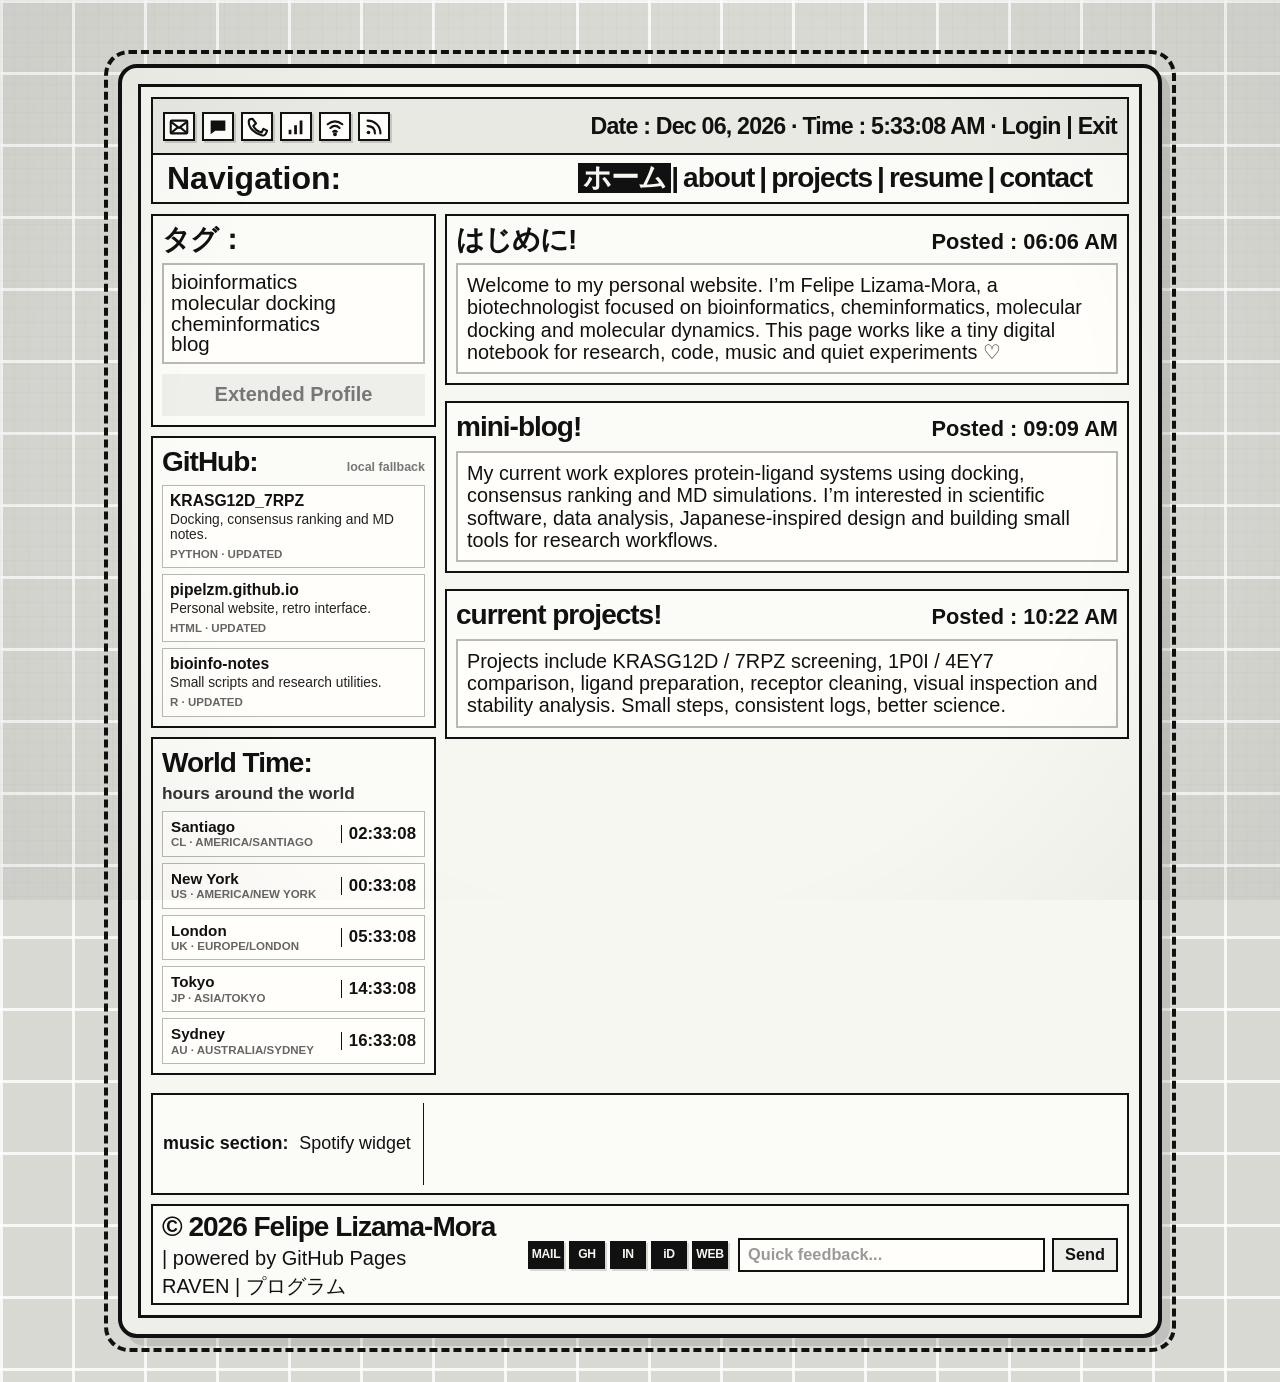
==== commit 71aa9d38: "Update index.html" ====
--- a/index.html
+++ b/index.html
@@ -96,17 +96,17 @@
         </div>
 
         <section class="spotify-row" aria-label="Spotify widget">
-          <div class="spotify-label">Spotify: <span id="spotify-track-label">loading...</span></div>
+          <div class="spotify-label">music section: <span id="spotify-track-label">loading...</span></div>
           <div id="spotify-frame-wrap" class="spotify-frame-wrap"></div>
         </section>
 
         <footer class="site-footer">
           <div class="footer-brand"><strong>© 2026 Felipe Lizama-Mora</strong><span>| powered by GitHub Pages</span> RAVEN | プログラム</span></div>
           <div class="footer-socials" aria-label="Social links">
-            <a class="social-icon" data-social="email" data-label="MAIL" href="mailto:felipelzm02@gmail.com" aria-label="Email"><span>MAIL</span></a>
+            <a class="social-icon" data-social="email" data-label="MAIL" href="mailto:f.lizama03@ufromail.cl" aria-label="Email"><span>MAIL</span></a>
             <a class="social-icon" data-social="github" data-label="GH" href="https://github.com/pipelzm" aria-label="GitHub"><span>GH</span></a>
-            <a class="social-icon" data-social="linkedin" data-label="IN" href="https://www.linkedin.com/" aria-label="LinkedIn"><span>IN</span></a>
-            <a class="social-icon" data-social="orcid" data-label="iD" href="https://orcid.org/" aria-label="ORCID"><span>iD</span></a>
+            <a class="social-icon" data-social="linkedin" data-label="IN" href="https://www.linkedin.com/in/felipe-lizama-mora-6b8685256/" aria-label="LinkedIn"><span>IN</span></a>
+            <a class="social-icon" data-social="orcid" data-label="iD" href="https://orcid.org/0009-0001-2583-9748" aria-label="ORCID"><span>iD</span></a>
             <a class="social-icon" data-social="home" data-label="WEB" href="https://pipelzm.github.io" aria-label="Home"><span>WEB</span></a>
           </div>
           <form id="quick-feedback-form" class="quick-feedback">
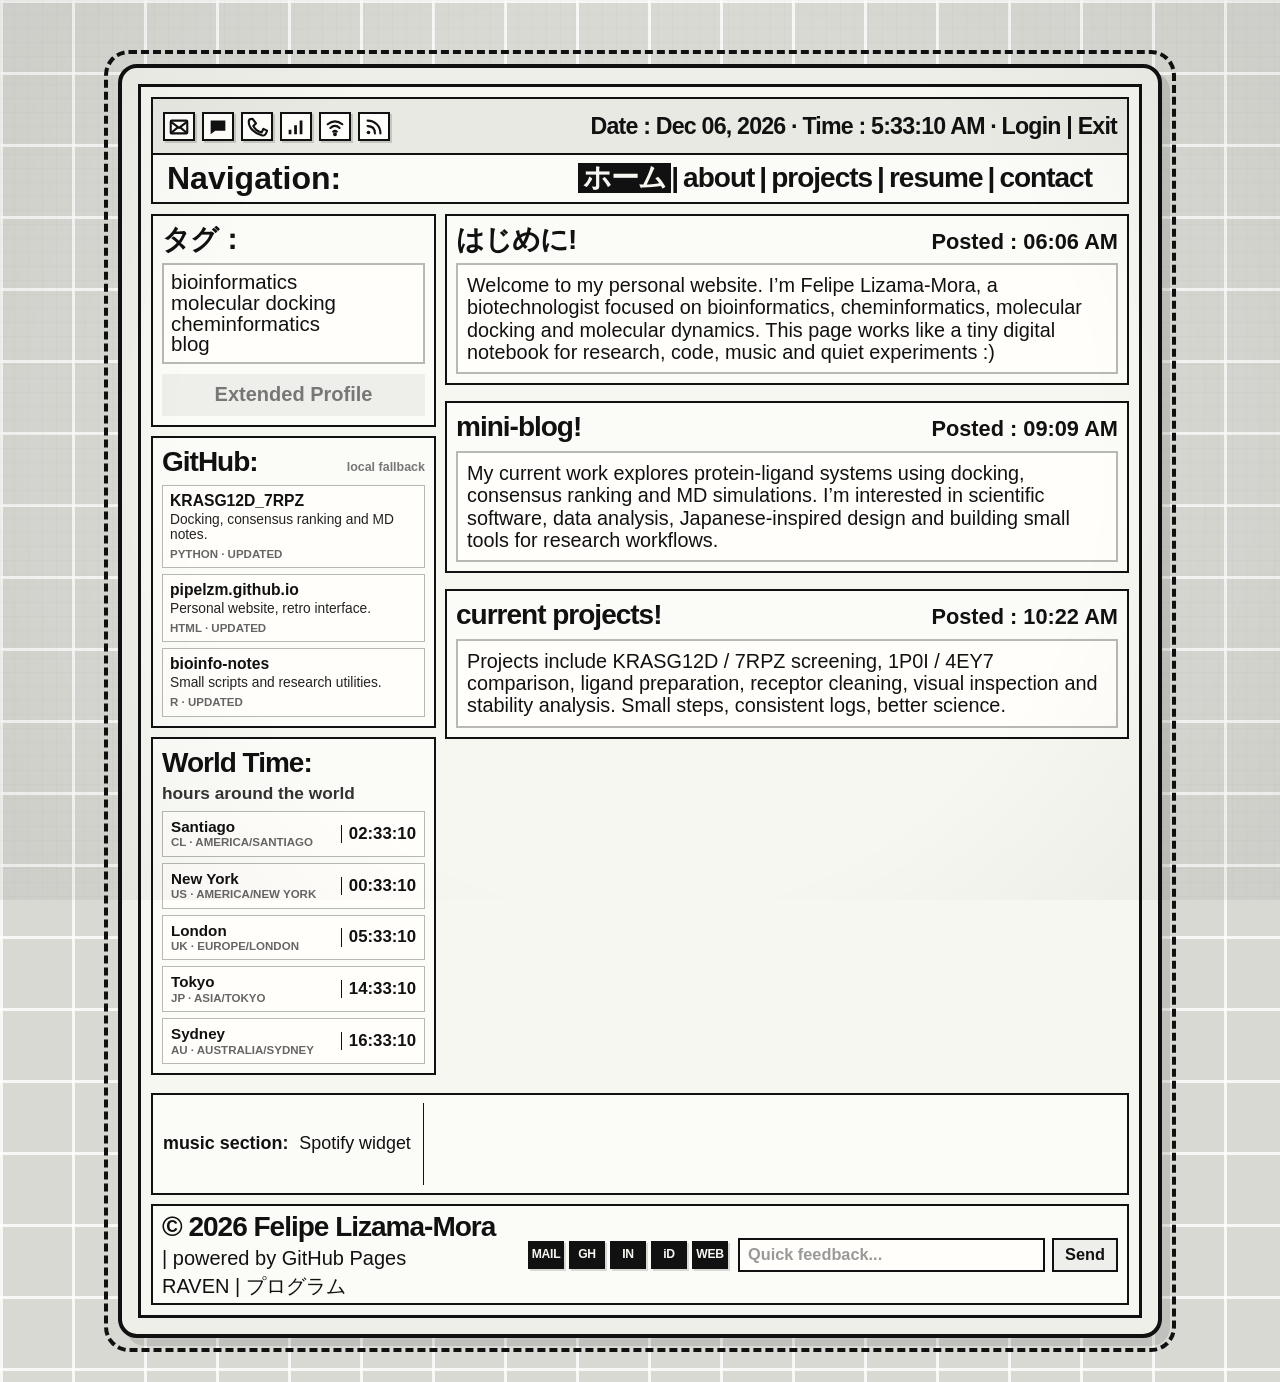
==== commit 30fb0364: "Update index.html" ====
--- a/index.html
+++ b/index.html
@@ -69,7 +69,7 @@
                 <span class="article-time">Posted : 06:06 AM</span>
               </div>
               <div class="article-body">
-                <p>Welcome to my personal website. I’m Felipe Lizama-Mora, a biotechnologist focused on bioinformatics, cheminformatics, molecular docking and molecular dynamics. This page works like a tiny digital notebook for research, code, music and quiet experiments ♡</p>
+                <p>Welcome to my personal website. I’m Felipe Lizama-Mora, a biotechnologist focused on bioinformatics, cheminformatics, molecular docking and molecular dynamics. This page works like a tiny digital notebook for research, code, music and quiet experiments :)</p>
               </div>
             </article>
 
